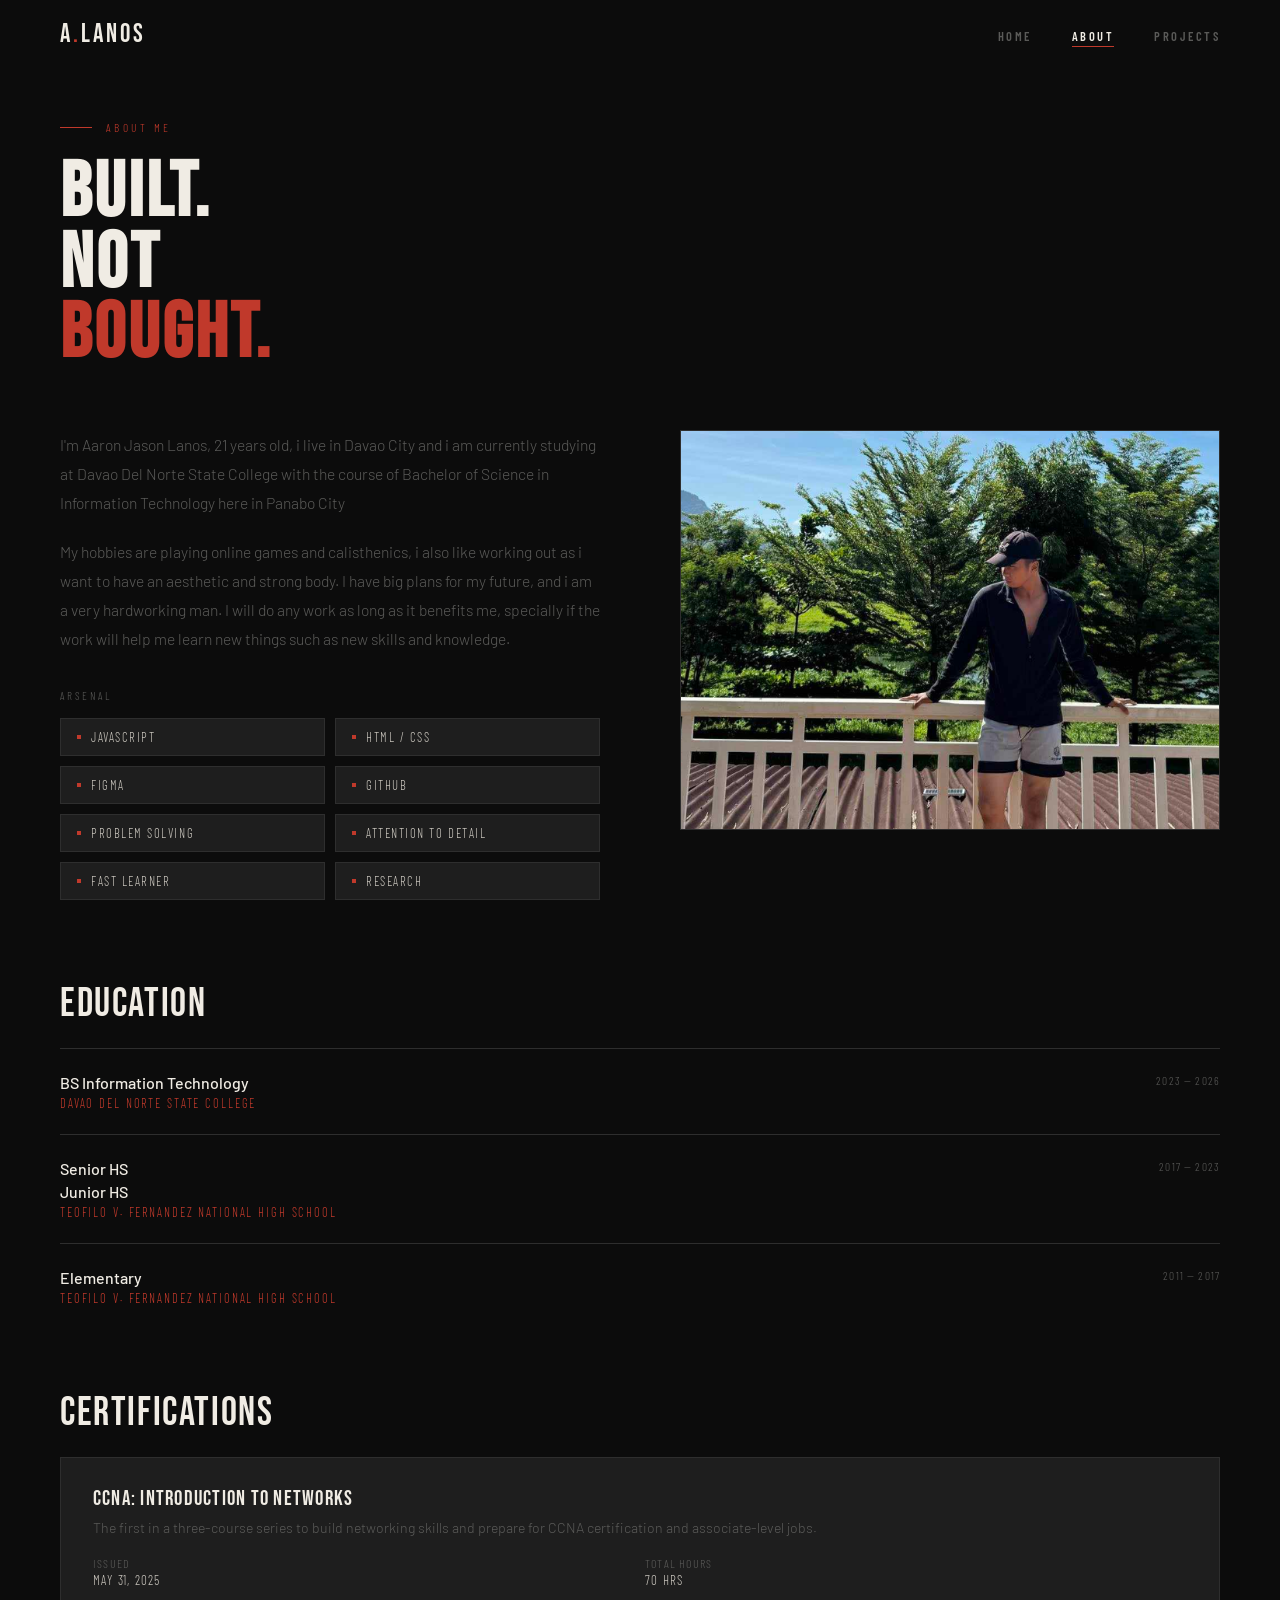
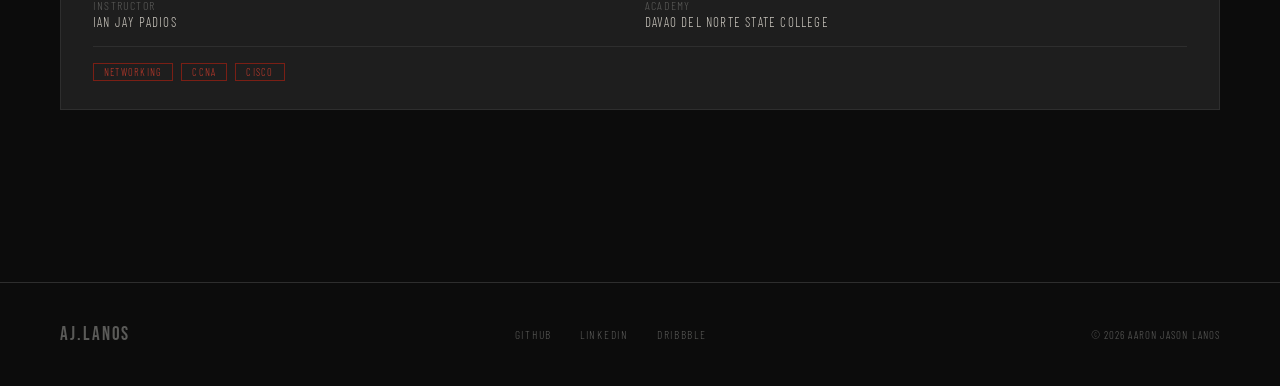
==== about.html @ dc127156 "Add files via upload" ====
<!DOCTYPE html>
<html lang="en">
<head>
  <meta charset="UTF-8">
  <meta name="viewport" content="width=device-width, initial-scale=1.0">
  <title>About — Aaron Jason Lanos</title> <!-- CHANGE: Your name -->
  <link rel="stylesheet" href="style.css">
  <link rel="stylesheet" href="about.css">
</head>
<body>

  <!-- ===================== NAVIGATION ===================== -->
  <nav id="navbar">
    <a href="index.html" class="logo">A<span>.</span>LANOS</a> <!-- CHANGE: Your initials/name -->
    <ul class="nav-links">
      <li><a href="index.html">Home</a></li>
      <li><a href="about.html"    class="active">About</a></li>
      <li><a href="projects.html">Projects</a></li>
    </ul>
  </nav>

  <!-- ===================== ABOUT ===================== -->
  <main id="about">

    <div class="section-eyebrow">About Me</div>

    <h2 class="about-title">
      BUILT.<br>NOT<br><span class="accent">BOUGHT.</span>
      <!-- CHANGE: Your own punchy headline -->
    </h2>

    <div class="about-grid">

      <!-- Left: Bio + Skills -->
      <div>
        <p class="about-body">
          I'm Aaron Jason Lanos, 21 years old, i live in Davao City
          and i am currently studying at Davao Del Norte State College 
          with the course of Bachelor of Science in Information Technology 
          here in Panabo City
          <!-- CHANGE: Your bio paragraph 1 -->
        </p>
        <p class="about-body">
          My hobbies are playing online games and calisthenics, 
          i also like working out as i want to have an aesthetic and strong body. 
          I have big plans for my future, and i am a very hardworking man. 
          I will do any work as long as it benefits me, specially if the work will 
          help me learn new things such as new skills and knowledge. 
          <!-- CHANGE: Your bio paragraph 2 -->
        </p>

        <div class="skills-section">
          <div class="skills-section-label">Arsenal</div>
          <div class="skills-grid">
            <!-- CHANGE: Replace with your actual skills -->
            <div class="skill-chip">JavaScript</div>
            <div class="skill-chip">HTML / CSS</div>
            <div class="skill-chip">Figma</div>
            <div class="skill-chip">GitHub </div>
            <div class="skill-chip">Problem Solving</div>
            <div class="skill-chip">Attention to Detail</div>
            <div class="skill-chip">Fast Learner</div>
            <div class="skill-chip">Research</div>
            <!-- To add more: copy a .skill-chip line -->
          </div>
        </div>
      </div>

      <!-- Right: Photo -->
      <div>
        <div class="about-img-wrap">
          <div class="corner tl"></div>
          <div class="corner br"></div>
            <img src="images/AboutPics.png" alt="About photo"
              style="width:100%;height:100%;object-fit:cover;position:absolute;inset:0;">
        </div>
      </div>

    </div><!-- /about-grid -->

    <!-- ---- Education ---- -->
<div class="exp-title">EDUCATION</div>

<div class="exp-item">
  <div>
    <div class="exp-role">BS Information Technology</div>  <!-- CHANGE: Your course -->
    <div class="exp-co">Davao Del Norte State College</div> <!-- CHANGE: Your school -->
  </div>
  <div class="exp-date">2023 — 2026</div> <!-- CHANGE: Your year -->
</div>

<div class="exp-item">
  <div>
    <div class="exp-role">Senior HS</div>
    <div class="exp-role">Junior HS</div>
    <div class="exp-co">Teofilo V. Fernandez National High School</div> <!-- CHANGE: Your school -->
  </div>
  <div class="exp-date">2017 — 2023</div> <!-- CHANGE: Your year -->
</div>

<div class="exp-item">
  <div>
    <div class="exp-role">Elementary</div>
    <div class="exp-co">Teofilo V. Fernandez National High School</div> <!-- CHANGE: Your school -->
  </div>
  <div class="exp-date">2011 — 2017</div> <!-- CHANGE: Your year -->
</div>

<!-- ---- Certifications ---- -->
<div class="cert-title">CERTIFICATIONS</div>

<div class="cert-card">
  <div class="cert-name">
    <a href="https://www.netacad.com/profile?tab=badges#" target="_blank">
      CCNA: Introduction to Networks
    </a>
  </div>
  <div class="cert-desc">
    The first in a three-course series to build networking skills and prepare
    for CCNA certification and associate-level jobs.
  </div>
  <div class="cert-meta">
    <div class="cert-meta-item">Issued<span>May 31, 2025</span></div>
    <div class="cert-meta-item">Total Hours<span>70 hrs</span></div>
    <div class="cert-meta-item">Instructor<span>Ian Jay Padios</span></div>
    <div class="cert-meta-item">Academy<span>Davao Del Norte State College</span></div>
  </div>
  <div class="cert-tags">
    <span class="cert-tag">Networking</span>
    <span class="cert-tag">CCNA</span>
    <span class="cert-tag">Cisco</span>
  </div>
</div>  

<!-- Copy the cert-card block above to add more certifications -->

  </main>

  <!-- ===================== FOOTER ===================== -->
  <footer>
    <a href="index.html" class="footer-logo">AJ.LANOS</a> <!-- CHANGE: Your name -->
    <div class="socials">
      <!-- CHANGE: Replace # with your real URLs -->
      <a href="https://github.com/lanosaaronjason"      class="soc" target="_blank">GitHub</a>
      <a href="https://linkedin.com/in/yourhandle" class="soc" target="_blank">LinkedIn</a>
      <a href="https://dribbble.com/yourhandle"    class="soc" target="_blank">Dribbble</a>
    </div>
    <div class="footer-copy">© 2026 Aaron Jason Lanos</div> <!-- CHANGE: Your name + year -->
  </footer>

  <!-- ===================== JAVASCRIPT ===================== -->
  <script>
    // Sticky nav background on scroll
    window.addEventListener('scroll', () => {
      document.getElementById('navbar').classList.toggle('scrolled', window.scrollY > 40);
    });
  </script>

</body>
</html>
---- style.css ----
/* ============================================
   PORTFOLIO — MAIN STYLESHEET
   Applies to all pages (index, about, projects)
   ============================================ */

@import url('https://fonts.googleapis.com/css2?family=Bebas+Neue&family=Barlow:ital,wght@0,300;0,400;0,500;0,600;1,300;1,400&family=Barlow+Condensed:wght@400;600;700&display=swap');

/* ---- CSS VARIABLES ---- */
:root {
  --red:      #c0392b;
  --red-dim:  #7a1f15;
  --steel:    #1e1e1e;
  --steel2:   #2a2a2a;
  --border:   #2e2e2e;
  --text:     #c8c4bc;
  --muted:    #5a5a58;
  --white:    #f0ece4;
}

/* ---- RESET & BASE ---- */
* { margin: 0; padding: 0; box-sizing: border-box; }
html { scroll-behavior: smooth; }
body {
  background: #0c0c0c;
  color: var(--text);
  font-family: 'Barlow', sans-serif;
  font-weight: 300;
  overflow-x: hidden;
  cursor: crosshair;
}

/* ================================================
   NAVIGATION
   ================================================ */
nav {
  position: fixed;
  top: 0; left: 0; right: 0;
  z-index: 200;
  display: flex;
  align-items: center;
  justify-content: space-between;
  padding: 0 60px;
  height: 70px;
  border-bottom: 1px solid transparent;
  transition: all 0.3s;
}
nav.scrolled {
  background: rgba(12, 12, 12, 0.95);
  border-color: var(--border);
  backdrop-filter: blur(8px);
}
.logo {
  font-family: 'Bebas Neue', sans-serif;
  font-size: 1.6rem;
  letter-spacing: 0.12em;
  color: var(--white);
  text-decoration: none;
}
.logo span { color: var(--red); }

.nav-links { display: flex; gap: 40px; list-style: none; }
.nav-links a {
  font-family: 'Barlow Condensed', sans-serif;
  font-size: 0.78rem;
  font-weight: 600;
  letter-spacing: 0.2em;
  text-transform: uppercase;
  color: var(--muted);
  text-decoration: none;
  transition: color 0.2s;
  position: relative;
}
.nav-links a::after {
  content: '';
  position: absolute;
  bottom: -4px; left: 0; right: 0;
  height: 1px;
  background: var(--red);
  transform: scaleX(0);
  transition: transform 0.25s;
}
.nav-links a:hover,
.nav-links a.active { color: var(--white); }
.nav-links a:hover::after,
.nav-links a.active::after { transform: scaleX(1); }

/* ================================================
   SHARED SECTION ELEMENTS
   ================================================ */
.section-eyebrow {
  font-family: 'Barlow Condensed', sans-serif;
  font-size: 0.72rem;
  letter-spacing: 0.3em;
  text-transform: uppercase;
  color: var(--red);
  display: flex;
  align-items: center;
  gap: 14px;
  margin-bottom: 24px;
}
.section-eyebrow::before {
  content: '';
  width: 32px; height: 1px;
  background: var(--red);
}

/* ================================================
   BUTTONS
   ================================================ */
.btn-solid {
  background: var(--red);
  color: var(--white);
  padding: 14px 40px;
  font-family: 'Barlow Condensed', sans-serif;
  font-size: 0.78rem;
  font-weight: 600;
  letter-spacing: 0.2em;
  text-transform: uppercase;
  border: none;
  cursor: crosshair;
  transition: all 0.2s;
  clip-path: polygon(0 0, calc(100% - 10px) 0, 100% 10px, 100% 100%, 10px 100%, 0 calc(100% - 10px));
  text-decoration: none;
  display: inline-block;
}
.btn-solid:hover { background: #d44234; transform: translateY(-2px); }

.btn-ghost {
  background: transparent;
  color: var(--text);
  padding: 14px 40px;
  font-family: 'Barlow Condensed', sans-serif;
  font-size: 0.78rem;
  font-weight: 600;
  letter-spacing: 0.2em;
  text-transform: uppercase;
  border: 1px solid var(--border);
  cursor: crosshair;
  transition: all 0.2s;
  text-decoration: none;
  display: inline-block;
}
.btn-ghost:hover { border-color: var(--red); color: var(--white); }

/* ================================================
   FOOTER
   ================================================ */
footer {
  padding: 40px 60px;
  border-top: 1px solid var(--border);
  display: flex;
  justify-content: space-between;
  align-items: center;
  margin-top: 80px;
}
.footer-logo {
  font-family: 'Bebas Neue', sans-serif;
  font-size: 1.2rem;
  letter-spacing: 0.1em;
  color: var(--muted);
  text-decoration: none;
}
.socials { display: flex; gap: 28px; }
.soc {
  font-family: 'Barlow Condensed', sans-serif;
  font-size: 0.72rem;
  letter-spacing: 0.15em;
  text-transform: uppercase;
  color: var(--muted);
  text-decoration: none;
  transition: color 0.2s;
}
.soc:hover { color: var(--red); }
.footer-copy {
  font-family: 'Barlow Condensed', sans-serif;
  font-size: 0.68rem;
  letter-spacing: 0.1em;
  color: var(--muted);
  text-transform: uppercase;
}

/* ================================================
   ANIMATIONS
   ================================================ */
@keyframes fadeUp {
  from { opacity: 0; transform: translateY(28px); }
  to   { opacity: 1; transform: translateY(0); }
}
@keyframes fadeIn {
  from { opacity: 0; }
  to   { opacity: 1; }
}

.reveal {
  opacity: 0;
  transform: translateY(22px);
  transition: opacity 0.6s ease, transform 0.6s ease;
}
.reveal.show {
  opacity: 1;
  transform: translateY(0);
}

/* ================================================
   RESPONSIVE — style.css
   ================================================ */

/* Tablet (≤900px) */
@media (max-width: 900px) {
  nav {
    padding: 0 30px;
    height: 60px;
  }
  .nav-links { gap: 24px; }

  footer {
    flex-direction: column;
    gap: 20px;
    text-align: center;
    padding: 36px 30px;
  }
}

/* Mobile (≤600px) */
@media (max-width: 600px) {
  nav { padding: 0 20px; }

  .nav-links { gap: 16px; }
  .nav-links a { font-size: 0.7rem; letter-spacing: 0.12em; }

  .btn-solid,
  .btn-ghost {
    padding: 12px 24px;
    font-size: 0.72rem;
  }

  footer {
    padding: 28px 20px;
    gap: 16px;
  }
  .socials { gap: 16px; }
}
---- about.css ----
/* ============================================
   ABOUT PAGE STYLES — about.css
   ============================================ */

#about {
  padding: 120px 60px 80px;
}

/* ---- Page Title ---- */
.about-title {
  font-family: 'Bebas Neue', sans-serif;
  font-size: clamp(3rem, 6vw, 6rem);
  line-height: 0.92;
  color: var(--white);
  letter-spacing: 0.04em;
  margin-bottom: 60px;
}
.about-title .accent { color: var(--red); }

/* ---- Two-Column Grid ---- */
.about-grid {
  display: grid;
  grid-template-columns: 1fr 1fr;
  gap: 80px;
  margin-bottom: 80px;
}

/* ---- Bio Text ---- */
.about-body {
  color: var(--muted);
  line-height: 1.85;
  font-size: 0.98rem;
  margin-bottom: 20px;
}

/* ---- Photo Box ---- */
.about-img-wrap {
  border: 1px solid var(--border);
  position: relative;
  overflow: hidden;
  background: var(--steel);
  min-height: 400px;
  display: flex;
  align-items: center;
  justify-content: center;
  font-size: 4rem;
  color: rgba(255, 255, 255, 0.04);
}

/* Corner accents on photo */
.corner { position: absolute; width: 24px; height: 24px; }
.corner.tl { top: 12px;    left: 12px;  border-top:    2px solid var(--red); border-left:   2px solid var(--red); }
.corner.br { bottom: 12px; right: 12px; border-bottom: 2px solid var(--red); border-right:  2px solid var(--red); }

/* ---- Skills / Arsenal ---- */
.skills-section { margin-top: 36px; }

.skills-section-label {
  font-family: 'Barlow Condensed', sans-serif;
  font-size: 0.7rem;
  letter-spacing: 0.25em;
  text-transform: uppercase;
  color: var(--muted);
  margin-bottom: 16px;
}

.skills-grid {
  display: grid;
  grid-template-columns: 1fr 1fr;
  gap: 10px;
}

.skill-chip {
  background: var(--steel);
  border: 1px solid var(--border);
  padding: 10px 16px;
  font-family: 'Barlow Condensed', sans-serif;
  font-size: 0.8rem;
  letter-spacing: 0.12em;
  text-transform: uppercase;
  color: var(--text);
  display: flex;
  align-items: center;
  gap: 10px;
  transition: all 0.2s;
}
.skill-chip:hover { border-color: var(--red); color: var(--white); }
.skill-chip::before { content: ''; width: 4px; height: 4px; background: var(--red); }

/* ---- Experience ---- */
.exp-title {
  font-family: 'Bebas Neue', sans-serif;
  font-size: 2.5rem;
  letter-spacing: 0.04em;
  color: var(--white);
  margin-bottom: 20px;
}

.exp-item {
  border-top: 1px solid var(--border);
  display: grid;
  grid-template-columns: 1fr auto;
  align-items: start;
  padding: 24px 0;
  gap: 20px;
}
.exp-item:last-child { border-bottom: 1px solid var(--border); }

.exp-role {
  font-size: 1rem;
  font-weight: 500;
  color: var(--white);
  margin-bottom: 4px;
}
.exp-co {
  font-family: 'Barlow Condensed', sans-serif;
  font-size: 0.78rem;
  letter-spacing: 0.15em;
  text-transform: uppercase;
  color: var(--red);
}
.exp-date {
  font-family: 'Barlow Condensed', sans-serif;
  font-size: 0.72rem;
  letter-spacing: 0.1em;
  text-transform: uppercase;
  color: var(--muted);
  white-space: nowrap;
}

/* ---- Certifications ---- */
.cert-title {
  font-family: 'Bebas Neue', sans-serif;
  font-size: 2.5rem;
  letter-spacing: 0.04em;
  color: var(--white);
  margin-top: 60px;
  margin-bottom: 20px;
}

.cert-card {
  background: var(--steel);
  border: 1px solid var(--border);
  padding: 28px 32px;
  margin-bottom: 12px;
  transition: border-color 0.2s;
}
.cert-card:hover { border-color: var(--red); }

.cert-name {
  font-family: 'Bebas Neue', sans-serif;
  font-size: 1.3rem;
  letter-spacing: 0.06em;
  color: var(--white);
  margin-bottom: 6px;
}
.cert-name a {
  color: inherit;
  text-decoration: none;
  transition: color 0.2s;
}
.cert-name a:hover { color: var(--red); }

.cert-desc {
  font-size: 0.88rem;
  color: var(--muted);
  line-height: 1.6;
  margin-bottom: 16px;
}

.cert-meta {
  display: grid;
  grid-template-columns: repeat(2, 1fr);
  gap: 10px;
}

.cert-meta-item {
  font-family: 'Barlow Condensed', sans-serif;
  font-size: 0.75rem;
  letter-spacing: 0.1em;
  text-transform: uppercase;
  color: var(--muted);
}
.cert-meta-item span {
  display: block;
  color: var(--text);
  margin-top: 2px;
  font-size: 0.82rem;
}

.cert-tags {
  display: flex;
  gap: 8px;
  flex-wrap: wrap;
  margin-top: 16px;
  padding-top: 16px;
  border-top: 1px solid var(--border);
}
.cert-tag {
  font-family: 'Barlow Condensed', sans-serif;
  font-size: 0.65rem;
  letter-spacing: 0.12em;
  text-transform: uppercase;
  color: var(--red);
  border: 1px solid var(--red-dim);
  padding: 2px 10px;
}
/* ================================================
   RESPONSIVE — about.css
   ================================================ */

/* Tablet (≤900px) */
@media (max-width: 900px) {
  #about { padding: 100px 40px 60px; }

  .about-grid {
    grid-template-columns: 1fr;
    gap: 48px;
    margin-bottom: 60px;
  }

  .about-img-wrap { min-height: 320px; max-height: 400px; }

  .cert-meta { grid-template-columns: 1fr 1fr; }
}

/* Mobile (≤600px) */
@media (max-width: 600px) {
  #about { padding: 90px 20px 48px; }

  .about-title { margin-bottom: 40px; }

  .skills-grid { grid-template-columns: 1fr; }

  .exp-item {
    grid-template-columns: 1fr;
    gap: 6px;
  }
  .exp-date { margin-top: 0; }

  .cert-meta { grid-template-columns: 1fr; }

  .cert-card { padding: 20px; }
}
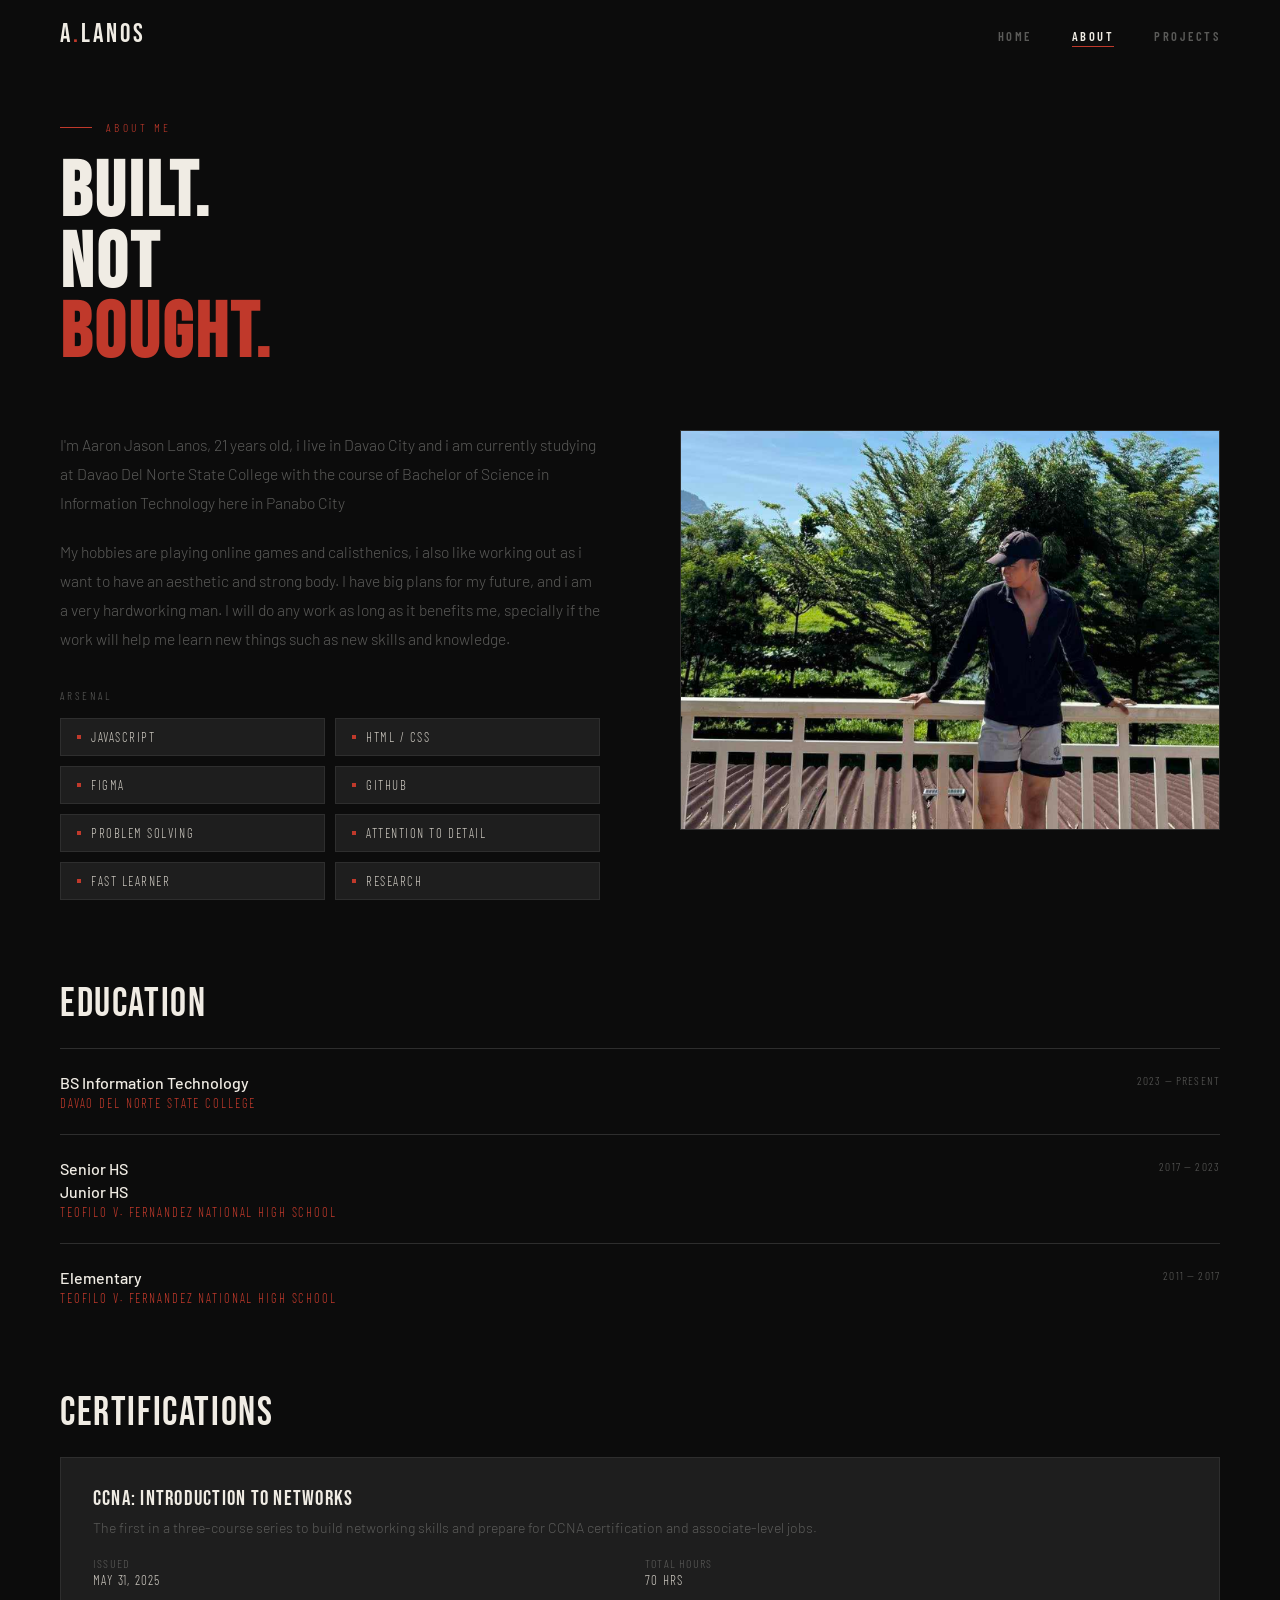
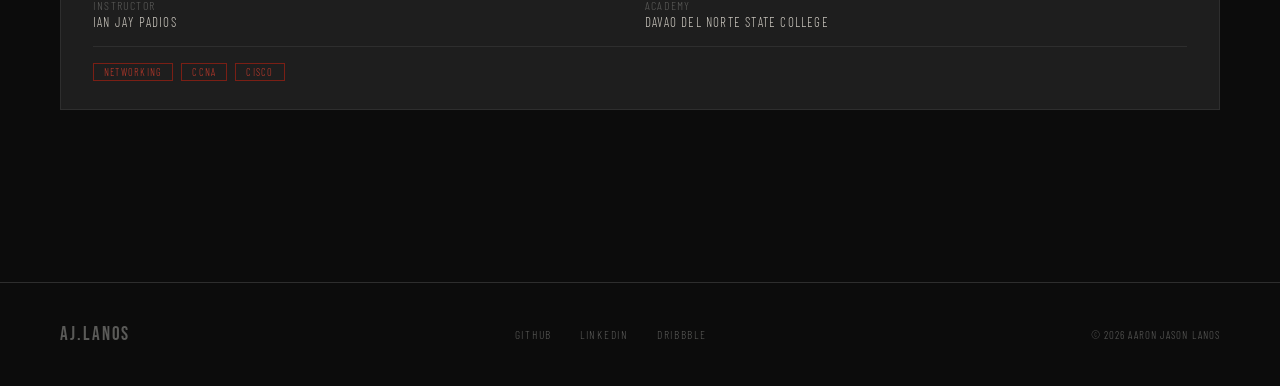
==== commit b5dfe91b: "Update graduation date to 'Present'" ====
--- a/about.html
+++ b/about.html
@@ -86,7 +86,7 @@
     <div class="exp-role">BS Information Technology</div>  <!-- CHANGE: Your course -->
     <div class="exp-co">Davao Del Norte State College</div> <!-- CHANGE: Your school -->
   </div>
-  <div class="exp-date">2023 — 2026</div> <!-- CHANGE: Your year -->
+  <div class="exp-date">2023 — Present</div> <!-- CHANGE: Your year -->
 </div>
 
 <div class="exp-item">
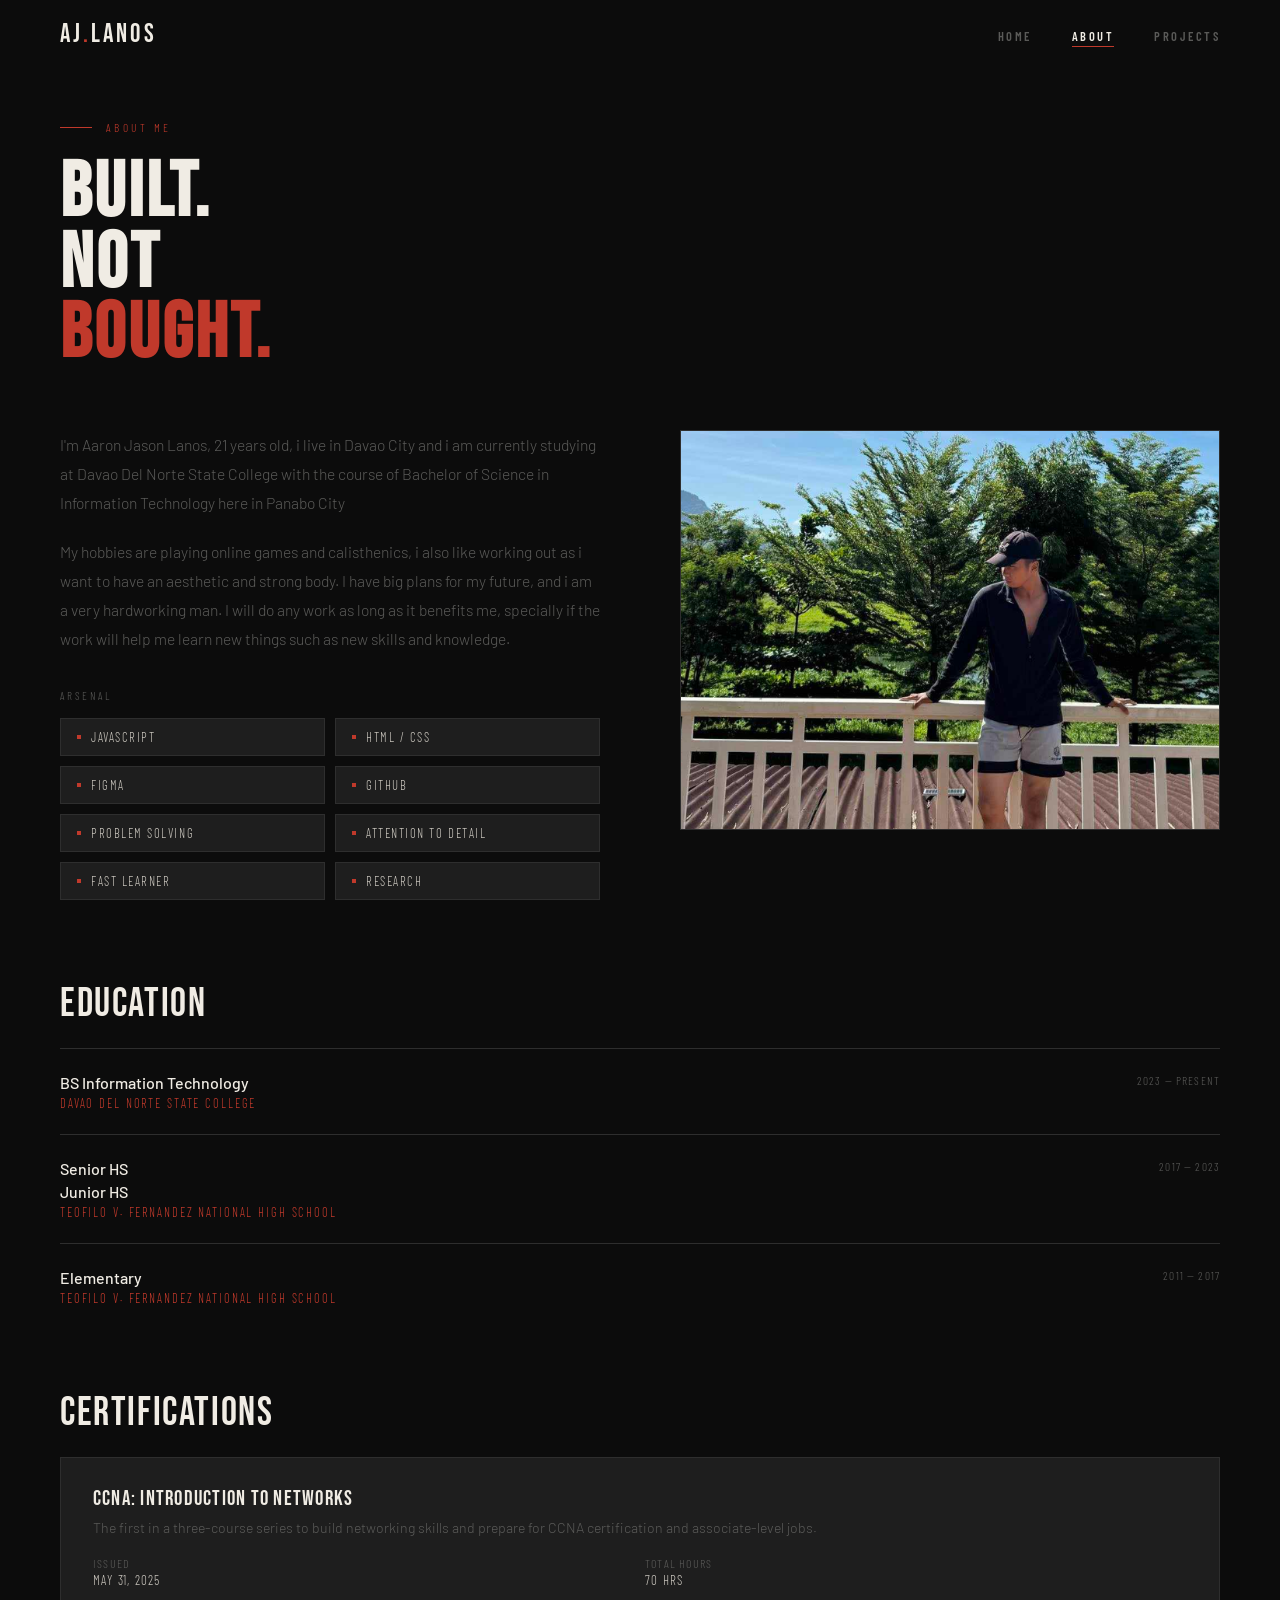
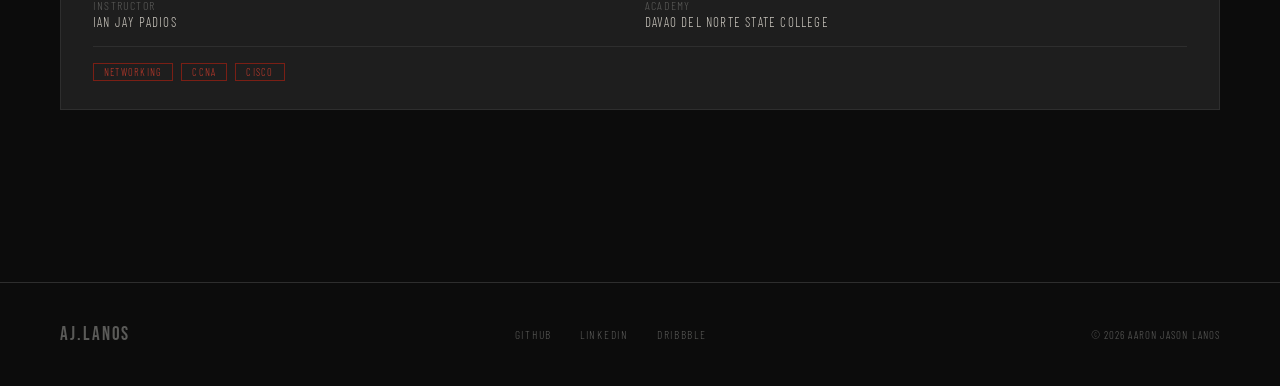
==== commit ec55f9c1: "Update logo initials in navigation" ====
--- a/about.html
+++ b/about.html
@@ -11,7 +11,7 @@
 
   <!-- ===================== NAVIGATION ===================== -->
   <nav id="navbar">
-    <a href="index.html" class="logo">A<span>.</span>LANOS</a> <!-- CHANGE: Your initials/name -->
+    <a href="index.html" class="logo">AJ<span>.</span>LANOS</a> <!-- CHANGE: Your initials/name -->
     <ul class="nav-links">
       <li><a href="index.html">Home</a></li>
       <li><a href="about.html"    class="active">About</a></li>
